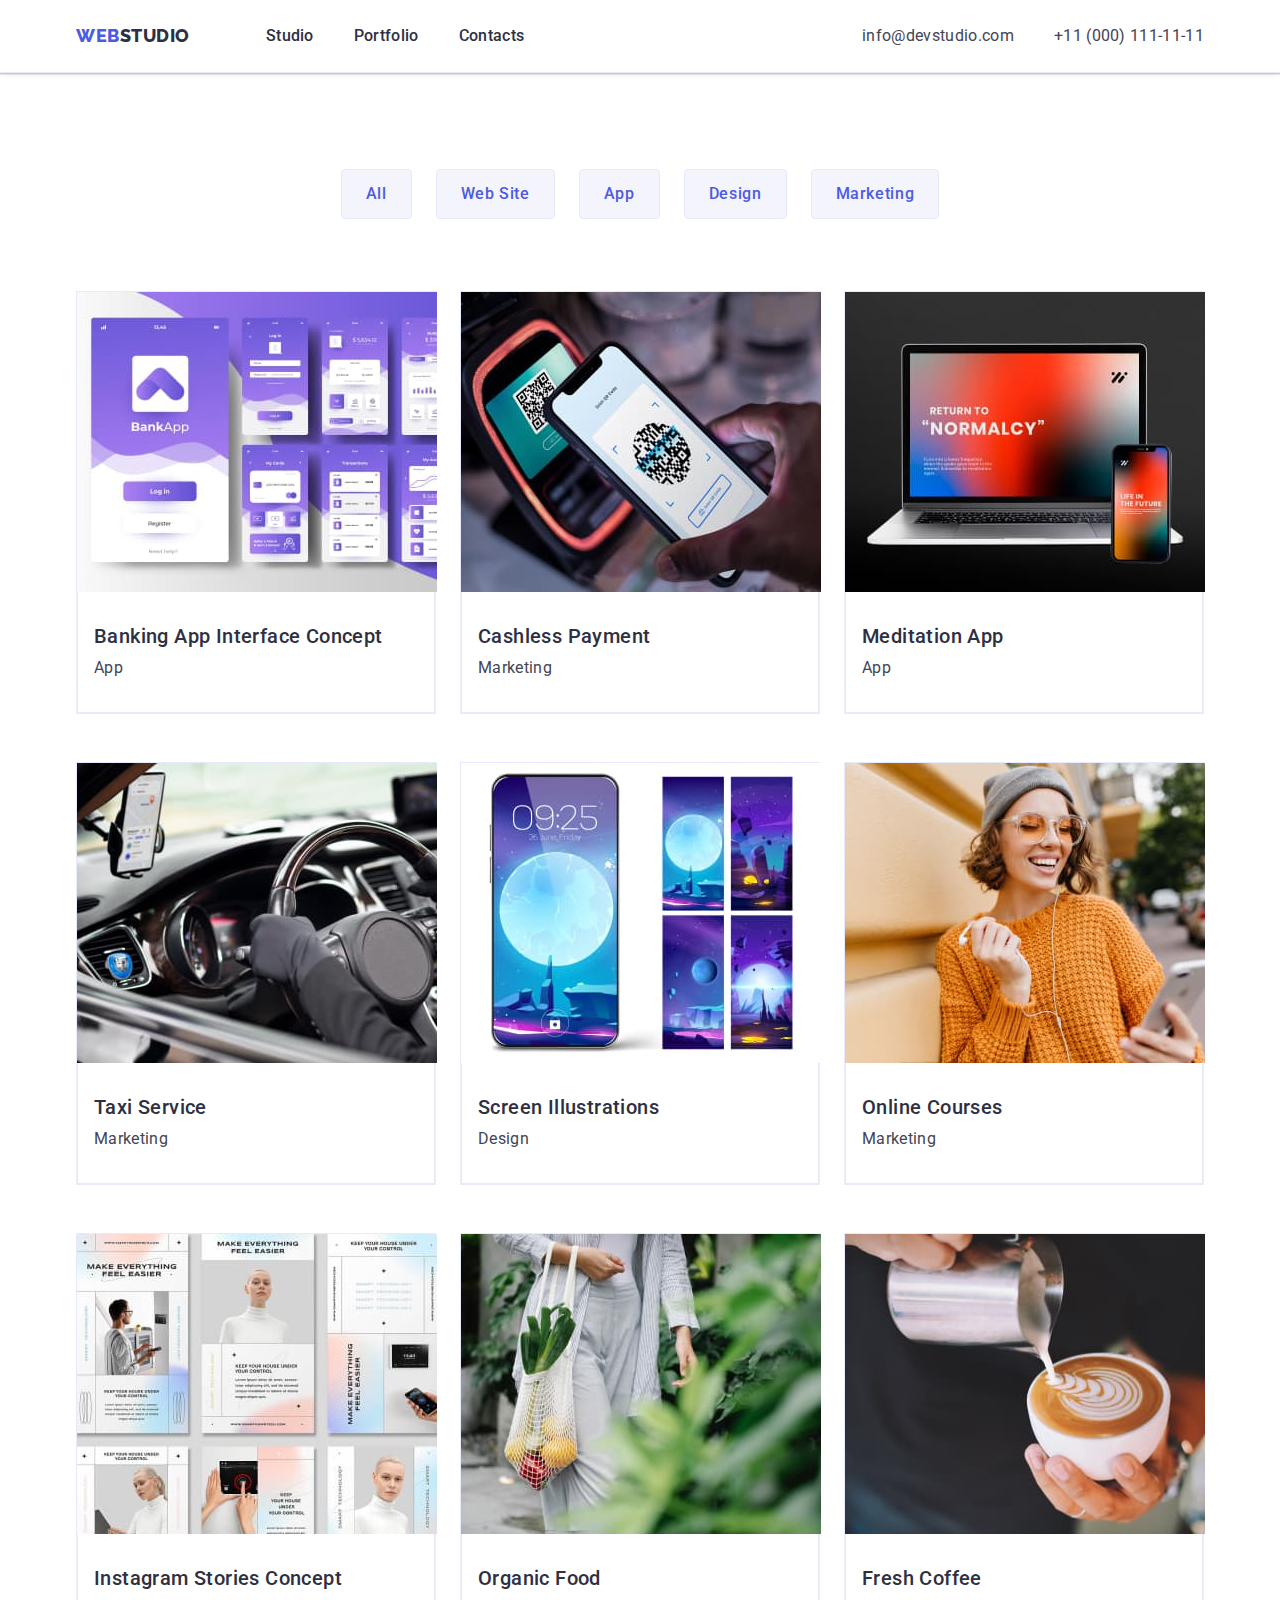
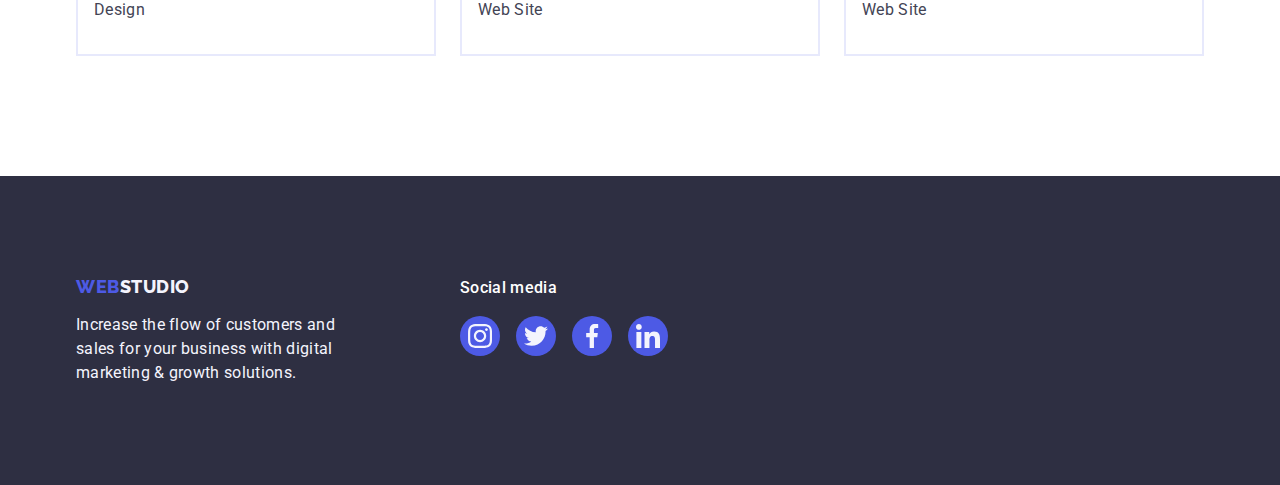
==== portfolio.html @ 2a3adc42 "Initial commit" ====
<!DOCTYPE html>
<html lang="en">
  <head>
    <meta charset="UTF-8" />
    <meta http-equiv="X-UA-Compatible" content="IE=edge" />
    <meta name="viewport" content="width=device-width, initial-scale=1.0" />
    <title>Web Studio</title>
    <link rel="preconnect" href="https://fonts.googleapis.com" />
    <link rel="preconnect" href="https://fonts.gstatic.com" crossorigin />
    <link
      href="https://fonts.googleapis.com/css2?family=Raleway:wght@800&family=Roboto:wght@400;500;700&display=swap"
      rel="stylesheet"
    />
    <link
      rel="stylesheet"
      href="https://cdnjs.cloudflare.com/ajax/libs/modern-normalize/2.0.0/modern-normalize.min.css"
    />
    <link rel="stylesheet" href="./css/styles.css" />
  </head>
  <body>
    <header class="header">
      <div class="container page-header-container">
        <nav class="navigation">
          <a class="logo link" href="./portfolio.html"
            >Web<span class="logo-studio">Studio</span></a
          >
          <ul class="menu list">
            <li class="menu-item">
              <a class="menu-link link" href="./index.html">Studio</a>
            </li>
            <li class="menu-item">
              <a class="menu-link link" href="./portfolio.html">Portfolio</a>
            </li>
            <li class="menu-item">
              <a class="menu-link link" href="">Contacts</a>
            </li>
          </ul>
        </nav>
        <address class="contacts">
          <ul class="contacts-items list">
            <li class="contacts-item">
              <a class="mailtel link" href="mailto:info@devstudio.com"
                >info@devstudio.com</a
              >
            </li>
            <li class="contacts-item">
              <a class="mailtel link" href="tel:+110001111111"
                >+11 (000) 111-11-11</a
              >
            </li>
          </ul>
        </address>
      </div>
    </header>

    <!-- HERO -->
    <main>
      <section class="filter">
        <div class="container">
          <h1 class="visually-hidden">Web development services</h1>
          <ul class="filter-list list">
            <li class="filter-item">
              <button class="filter-btn" type="button">All</button>
            </li>
            <li class="filter-item">
              <button class="filter-btn" type="button">Web Site</button>
            </li>
            <li class="filter-item">
              <button class="filter-btn" type="button">App</button>
            </li>
            <li class="filter-item">
              <button class="filter-btn" type="button">Design</button>
            </li>
            <li class="filter-item">
              <button class="filter-btn" type="button">Marketing</button>
            </li>
          </ul>

          <ul class="products-list list">
            <li class="container-item">
              <a class="products link" href="">
                <img
                  class="products-image link"
                  src="./images/banking-app-interface-concept.jpg"
                  alt="Banking App Interface Concept"
                  width="360"
                  height="300"
                />
                <div class="products-names">
                  <h2 class="products-titles">Banking App Interface Concept</h2>
                  <p class="products-text">App</p>
                </div></a
              >
            </li>
            <li class="container-item">
              <a class="products link" href="">
                <img
                  class="products-image link"
                  src="./images/cashless-payment.jpg"
                  alt="Pos terminal"
                  width="360"
                  height="300"
                />
                <div class="products-names">
                  <h2 class="products-titles">Cashless Payment</h2>
                  <p class="products-text">Marketing</p>
                </div></a
              >
            </li>
            <li class="container-item">
              <a class="products link" href="">
                <img
                  class="products-image link"
                  src="./images/meditation-app.jpg"
                  alt="Laptop and smartphone"
                  width="360"
                  height="300"
                />
                <div class="products-names">
                  <h2 class="products-titles">Meditation App</h2>
                  <p class="products-text">App</p>
                </div></a
              >
            </li>
            <li class="container-item">
              <a class="products link" href="">
                <img
                  class="products-image link"
                  src="./images/taxi-service.jpg"
                  alt="Taxi driver holding the helm"
                  width="360"
                  height="300"
                />
                <div class="products-names">
                  <h2 class="products-titles">Taxi Service</h2>
                  <p class="products-text">Marketing</p>
                </div></a
              >
            </li>
            <li class="container-item">
              <a class="products link" href="">
                <img
                  class="products-image link"
                  src="./images/screen-illustrations.jpg"
                  alt="Smartphone screen"
                  width="360"
                  height="300"
                />
                <div class="products-names">
                  <h2 class="products-titles">Screen Illustrations</h2>
                  <p class="products-text">Design</p>
                </div></a
              >
            </li>
            <li class="container-item">
              <a class="products link" href="">
                <img
                  class="products-image link"
                  src="./images/online-courses.jpg"
                  alt="Girl with smartphone"
                  width="360"
                  height="300"
                />
                <div class="products-names">
                  <h2 class="products-titles">Online Courses</h2>
                  <p class="products-text">Marketing</p>
                </div></a
              >
            </li>
            <li class="container-item">
              <a class="products link" href="">
                <img
                  class="products-image link"
                  src="./images/instagram-stories-concept.jpg"
                  alt="Instagram stories"
                  width="360"
                  height="300"
                />
                <div class="products-names">
                  <h2 class="products-titles">Instagram Stories Concept</h2>
                  <p class="products-text">Design</p>
                </div></a
              >
            </li>
            <li class="container-item">
              <a class="products link" href="">
                <img
                  class="products-image link"
                  src="./images/organic-food.jpg"
                  alt="Woman carries vegetables"
                  width="360"
                  height="300"
                />
                <div class="products-names">
                  <h2 class="products-titles">Organic Food</h2>
                  <p class="products-text">Web Site</p>
                </div></a
              >
            </li>
            <li class="container-item">
              <a class="products link" href="">
                <img
                  class="products-image link"
                  src="./images/fresh-coffee.jpg"
                  alt="Cup of coffee"
                  width="360"
                  height="300"
                />
                <div class="products-names">
                  <h2 class="products-titles">Fresh Coffee</h2>
                  <p class="products-text">Web Site</p>
                </div></a
              >
            </li>
          </ul>
        </div>
      </section>
    </main>
    <!-- FOOTER -->
    <footer class="footer">
      <div class="footer-container container">
        <div class="footer-left-side">
          <a class="logo link" href="/portfolio.html"
            >Web<span class="logo-studio">Studio</span></a
          >
          <p class="footer-text">
            Increase the flow of customers and sales for your business with
            digital marketing & growth solutions.
          </p>
        </div>
        <div class="footer-social">
          <p class="social-text">Social media</p>
          <ul class="footer-social-list list">
            <li class="footer-social-list-item">
              <a href="" class="footer-social-list-link">
                <svg class="social-list-icon" width="24" height="24">
                  <use href="./images/icons.svg#icon-ot-instagram"></use>
                </svg>
              </a>
            </li>
            <li class="footer-social-list-item">
              <a href="" class="footer-social-list-link">
                <svg class="social-list-icon" width="24" height="24">
                  <use href="./images/icons.svg#icon-ot-twitter"></use>
                </svg>
              </a>
            </li>
            <li class="footer-social-list-item">
              <a href="" class="footer-social-list-link">
                <svg class="social-list-icon" width="24" height="24">
                  <use href="./images/icons.svg#icon-ot-facebook"></use>
                </svg>
              </a>
            </li>
            <li class="footer-social-list-item">
              <a href="" class="footer-social-list-link">
                <svg class="social-list-icon" width="24" height="24">
                  <use href="./images/icons.svg#icon-ot-linkedin"></use>
                </svg>
              </a>
            </li>
          </ul>
        </div>
      </div>
    </footer>
  </body>
</html>
---- css/styles.css ----
:root {
  --primary-font: "Roboto", sans-serif;
  --secondary-font: "Raleway", sans-serif;
  --praimary-text-color: #434455;
  --praimary-title-color: #2e2f42;
  --border-btn-style: 1px solid #e7e9fc;
  --praimary-icon-color: #8e8f99;
}

h1,
h2,
h3,
h4,
h5,
h6,
p {
  margin-top: 0;
  margin-bottom: 0;
}

ul,
ol {
  margin-top: 0;
  margin-bottom: 0;
  padding-left: 0;
}

img {
  display: block;
}

button {
  cursor: pointer;
}

.list {
  list-style: none;
}

.link {
  text-decoration: none;
}

.container {
  width: 1158px;
  margin-left: auto;
  margin-right: auto;
  padding-left: 15px;
  padding-right: 15px;
}

body {
  font-family: "Roboto", sans-serif;
  letter-spacing: 0.02em;
  color: var(--praimary-text-color);
  background-color: #ffffff;
}

/* =====COMPONENTS===== */
.logo {
  margin-right: 76px;
  font-family: var(--secondary-font);
  font-style: normal;
  font-weight: 800;
  font-size: 18px;
  line-height: 1.17;
  letter-spacing: 0.03em;
  text-transform: uppercase;
  color: #4d5ae5;
}

.logo-studio {
  font-family: var(--secondary-font);
  font-style: normal;
  font-weight: 800;
  font-size: 18px;
  line-height: 1.17;
  letter-spacing: 0.03em;
  text-transform: uppercase;
  color: var(--praimary-title-color);
}

.footer .logo {
  display: inline-block;
  margin-bottom: 16px;
  font-family: var(--secondary-font);
  font-style: normal;
  font-weight: 800;
  font-size: 18px;
  line-height: 1.17;
  letter-spacing: 0.03em;
  text-transform: uppercase;
  color: #4d5ae5;
}

.footer .logo-studio {
  font-family: var(--secondary-font);
  font-style: normal;
  font-weight: 800;
  font-size: 18px;
  line-height: 1.17;
  letter-spacing: 0.03em;
  text-transform: uppercase;
  color: #f4f4fd;
}
/* =====/COMPONENTS===== */

/* ======HEADER======== */
.header {
  border-bottom: var(--border-btn-style);
  padding-top: 24px;
  padding-bottom: 24px;
  box-shadow: 0px 2px 1px rgba(46, 47, 66, 0.08),
    0px 1px 1px rgba(46, 47, 66, 0.16), 0px 1px 6px rgba(46, 47, 66, 0.08);
}

.page-header-container {
  display: flex;
  align-items: center;
  justify-content: space-between;
}

.navigation {
  display: flex;
  align-items: center;
}

.contacts {
  font-style: normal;
  color: var(--praimary-text-color);
}

.contacts-items {
  display: flex;
  align-items: center;
}

.contacts-item:not(:last-child) {
  margin-right: 40px;
}

.menu {
  display: flex;
  align-items: center;

  font-weight: 500;
  font-size: 16px;
  line-height: 1.5;
  color: var(--praimary-title-color);
}

.menu-item:not(:last-child) {
  margin-right: 40px;
}

.menu-link {
  color: var(--praimary-title-color);
  padding: 24px 0;
}

.menu-link:hover,
.menu-link:focus {
  color: #404bbf;
}

.mailtel {
  font-size: 16px;
  line-height: 1.5;
  color: var(--praimary-text-color);
}

.mailtel:hover,
.mailtel:focus {
  color: #404bbf;
}

/* ======/HEADER======== */

/* ======HERO========= */
.hero {
  background: var(--praimary-title-color);
  background-image: linear-gradient(
      rgba(46, 47, 66, 0.7),
      rgba(46, 47, 66, 0.7)
    ),
    url(../images/people-office.jpg);
  max-width: 1440px;
  margin: 0 auto;
  background-repeat: no-repeat;
  background-position: center;
  background-size: cover;
  padding: 188px 0;
}

.container-hero {
  align-items: center;
}

.main-title {
  max-width: 496px;
  margin: 0 auto;
  margin-bottom: 48px;
  font-weight: 700;
  font-size: 56px;
  line-height: 1.07;
  text-align: center;
  letter-spacing: 0.02em;
  color: #ffffff;
}

.btn {
  display: block;
  margin: 0 auto;
  padding: 16px 32px;
  min-width: 169px;

  font-family: inherit;
  font-weight: 500;
  font-size: 16px;
  line-height: 1.5;
  letter-spacing: 0.04em;
  color: #ffffff;
  background: #4d5ae5;
  border-radius: 4px;
  border: none;
}

.btn:hover,
.btn:focus {
  color: #ffffff;
  background: #404bbf;
}

.filter-list {
  display: flex;
  margin-bottom: 72px;
  justify-content: center;
  gap: 24px;
}

.filter-btn {
  padding: 12px 24px;
  display: inline-block;
  font-family: inherit;
  font-weight: 500;
  font-size: 16px;
  line-height: 1.5;
  letter-spacing: 0.04em;
  color: #4d5ae5;
  background-color: #f4f4fd;
  border-radius: 4px;
  border: var(--border-btn-style);
}

.filter-btn:hover,
.filter-btn:focus {
  border: 1px solid transparent;
  color: #ffffff;
  background: #404bbf;
  box-shadow: 0px 3px 1px rgba(0, 0, 0, 0.1), 0px 2px 1px rgba(0, 0, 0, 0.08),
    0px 2px 2px rgba(0, 0, 0, 0.12);
}

.products-names {
  padding: 32px 16px;
  border: var(--border-btn-style);
  border-top: none;
}

.products-titles {
  margin-bottom: 8px;
  font-weight: 500;
  font-size: 20px;
  line-height: 1.2;
  letter-spacing: 0.02em;
  color: var(--praimary-title-color);
}

.products-text {
  font-size: 16px;
  line-height: 1.5;
  color: var(--praimary-text-color);
}

.filter {
  padding-top: 96px;
  padding-bottom: 120px;
}

.products-list {
  display: flex;
  flex-wrap: wrap;
}

.container-item {
  width: calc((100%-48) / 3);
  width: 360px;
  margin-right: 24px;
  margin-bottom: 48px;
  border: var(--border-btn-style);
}

.container-item:nth-child(3n) {
  margin-right: 0;
}

.container-item:nth-last-child(-n + 3) {
  margin-bottom: 0;
}

.products {
  display: block;
}

.products:hover,
.products:focus {
  box-shadow: 0px 1px 6px rgba(46, 47, 66, 0.08),
    0px 1px 1px rgba(46, 47, 66, 0.16), 0px 2px 1px rgba(46, 47, 66, 0.08);
}

/*======= ABOUT===== */
.about {
  padding: 120px 0;
}

.visually-hidden {
  position: absolute;
  width: 1px;
  height: 1px;
  margin: -1px;
  border: 0;
  padding: 0;
  white-space: nowrap;
  clip-path: inset(100%);
  clip: rect(0 0 0 0);
  overflow: hidden;
}

.about-list {
  display: flex;
  gap: 24px;
}

.about-icon {
  display: flex;
  align-items: center;
  justify-content: center;
  height: 112px;
  margin-bottom: 8px;
  background: #f4f4fd;
  border-radius: 4px;
  padding: 24px 100px;
}

.item-title {
  margin-bottom: 8px;
  font-weight: 500;
  font-size: 20px;
  line-height: 1.2;
  letter-spacing: 0.02em;
  color: var(--praimary-title-color);
}

.about-text {
  font-size: 16px;
  line-height: 1.5;
  min-width: 264px;
}
/* =====/ABOUT===== */

/*====WHAT WE ARE DOING====== */
.service {
  padding-bottom: 120px;
}

.about-title {
  margin-bottom: 72px;
  font-weight: 700;
  font-size: 36px;
  line-height: 1.11;
  text-align: center;
  text-transform: capitalize;
  color: var(--praimary-title-color);
}

.list-images {
  display: flex;
  gap: 24px;
}
/*====/WHAT WE ARE DOING====== */

/* =====TEAM===== */
.team {
  padding: 120px 0;
  background: #f4f4fd;
}

.team-list {
  display: flex;
  gap: 24px;
}

.team-item {
  background-color: #ffffff;
  box-shadow: 0px 1px 6px rgba(46, 47, 66, 0.08),
    0px 1px 1px rgba(46, 47, 66, 0.16), 0px 2px 1px rgba(46, 47, 66, 0.08);
  border-radius: 0px 0px 4px 4px;
}

.team-title {
  margin-bottom: 72px;
  font-weight: 700;
  font-size: 36px;
  line-height: 1.11;
  text-align: center;
  letter-spacing: 0.02em;
  text-transform: capitalize;
  color: var(--praimary-title-color);
}

.team-names {
  align-items: center;
  margin-bottom: 8px;
  font-weight: 500;
  font-size: 20px;
  line-height: 1.2;
  letter-spacing: 0.02em;
  background-color: #ffffff;
  color: var(--praimary-title-color);
}

.team-text {
  font-size: 16px;
  line-height: 1.5;
  margin-bottom: 8px;
}

.names {
  text-align: center;
  padding: 32px 16px;
}

.social-list {
  display: flex;
  justify-content: center;
  align-items: center;
  gap: 24px;
}

.social-list-link {
  display: flex;
  justify-content: center;
  align-items: center;
  width: 40px;
  height: 40px;
  border-radius: 50%;
  background: #4d5ae5;
  fill: #f4f4fd;
}

.social-list-link:hover,
.social-list-link:focus {
  background: #404bbf;
  fill: #f4f4fd;
}

/* =====/TEAM===== */

/* =====CUSTOMERS===== */
.customers {
  text-align: center;
  padding: 120px 0;
}

.customers-title {
  margin-bottom: 72px;
  font-family: var(--primary-font);
  font-weight: 700;
  font-size: 36px;
  line-height: 1.11;
  letter-spacing: 0.02em;
  text-transform: capitalize;
  color: var(--praimary-title-color);
}

.customers-logos {
  display: flex;
  justify-content: center;
  gap: 24px;
}

.customers-logos-item {
  display: flex;
  width: 168px;
  height: 88px;
}

.logos-item-link {
  display: flex;
  width: 100%;
  height: 100%;
  justify-content: center;
  align-items: center;
  color: var(--praimary-icon-color);
  border: 1px solid var(--praimary-icon-color);
  border-radius: 4px;
}

.logos-img {
  fill: currentColor;
}

.logos-item-link:hover,
.logos-item-link:focus {
  border-color: #404bbf;
  color: #404bbf;
}

.logos-item-link:hover .logos-img,
.logos-item-link:focus .logos-img {
  fill: #404bbf;
}

/* =====/CUSTOMERS===== */

/* =====FOOTER===== */
.footer {
  padding: 100px 0;
  background: var(--praimary-title-color);
}

.footer-container {
  display: flex;
  align-items: baseline;
}

.footer-left-side {
  margin-right: 120px;
}
.footer-text {
  font-weight: 400;
  width: 264px;
  font-size: 16px;
  line-height: 1.5;
  color: #f4f4fd;
}

.social-text {
  margin-bottom: 16px;
  font-family: var(--primary-font);
  font-weight: 500;
  font-size: 16px;
  line-height: 1.5;
  letter-spacing: 0.02em;
  color: #ffffff;
}
.footer-social-list {
  display: flex;
  align-items: center;
  gap: 16px;
}

.footer-social-list-link {
  display: flex;
  justify-content: center;
  align-items: center;
  width: 40px;
  height: 40px;
  border-radius: 50%;
  background: #4d5ae5;
  fill: #f4f4fd;
}

.footer-social-list-link:hover,
.footer-social-list-link:focus {
  background: #31d0aa;
  fill: #f4f4fd;
}

/* =====/FOOTER===== */
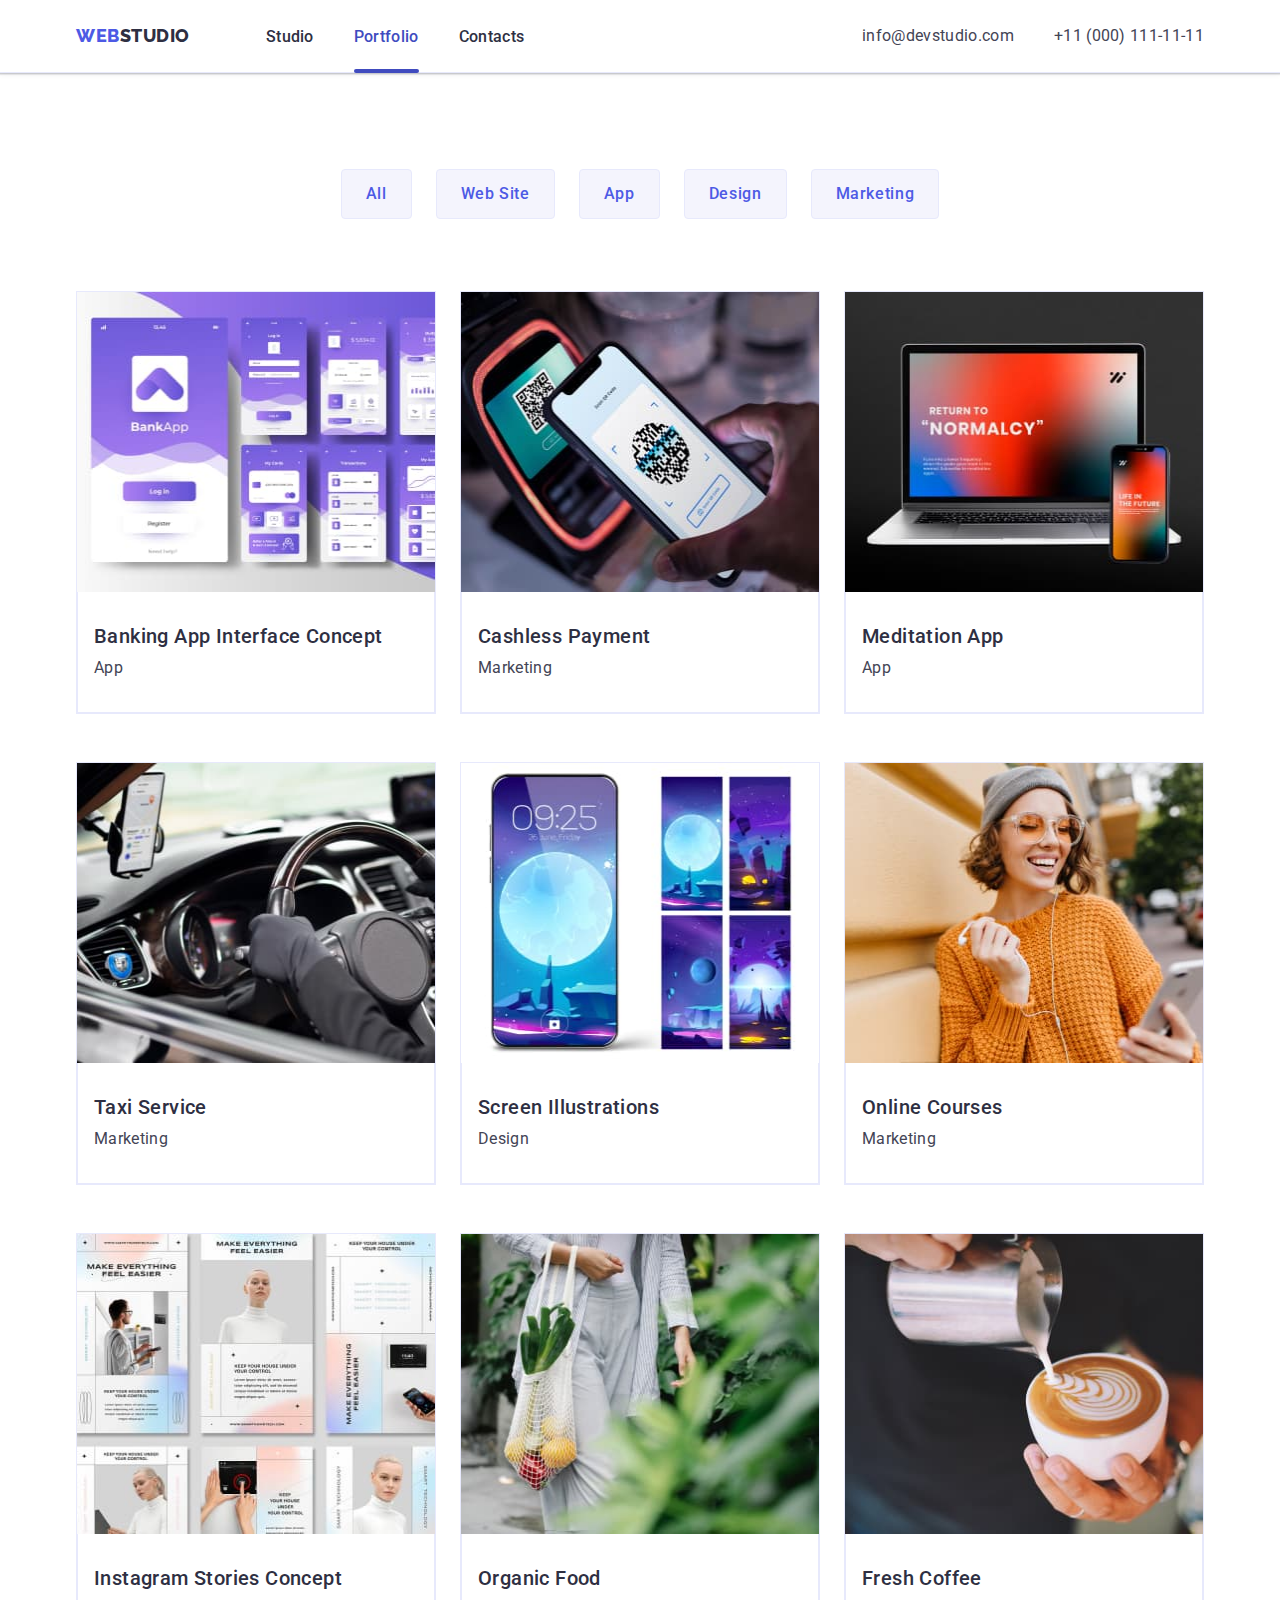
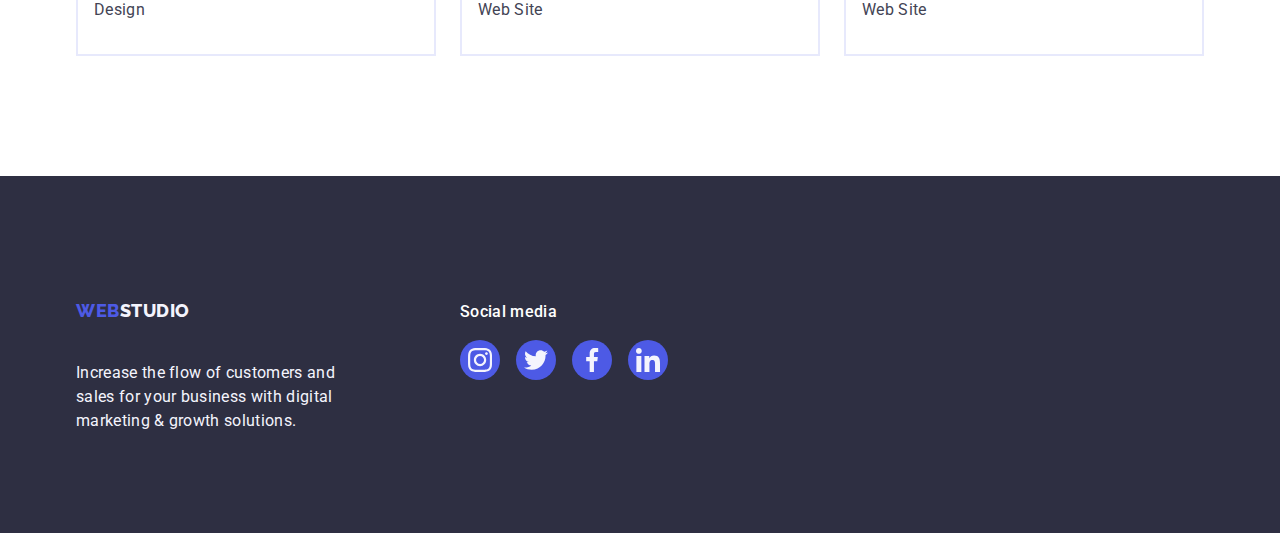
==== commit 1292b9cd: "Homework" ====
--- a/portfolio.html
+++ b/portfolio.html
@@ -29,7 +29,9 @@
               <a class="menu-link link" href="./index.html">Studio</a>
             </li>
             <li class="menu-item">
-              <a class="menu-link link" href="./portfolio.html">Portfolio</a>
+              <a class="menu-link link current" href="./portfolio.html"
+                >Portfolio</a
+              >
             </li>
             <li class="menu-item">
               <a class="menu-link link" href="">Contacts</a>
@@ -79,13 +81,20 @@
           <ul class="products-list list">
             <li class="container-item">
               <a class="products link" href="">
-                <img
-                  class="products-image link"
-                  src="./images/banking-app-interface-concept.jpg"
-                  alt="Banking App Interface Concept"
-                  width="360"
-                  height="300"
-                />
+                <div class="products-image-wrapper">
+                  <img
+                    class="products-image link"
+                    src="./images/banking-app-interface-concept.jpg"
+                    alt="Banking App Interface Concept"
+                    width="360"
+                    height="300"
+                  />
+                  <p class="overlay">
+                    14 Stylish and User-Friendly App Design Concepts · Task
+                    Manager App · Calorie Tracker App · Exotic Fruit Ecommerce
+                    App · Cloud Storage App
+                  </p>
+                </div>
                 <div class="products-names">
                   <h2 class="products-titles">Banking App Interface Concept</h2>
                   <p class="products-text">App</p>
@@ -94,13 +103,20 @@
             </li>
             <li class="container-item">
               <a class="products link" href="">
-                <img
-                  class="products-image link"
-                  src="./images/cashless-payment.jpg"
-                  alt="Pos terminal"
-                  width="360"
-                  height="300"
-                />
+                <div class="products-image-wrapper">
+                  <img
+                    class="products-image link"
+                    src="./images/cashless-payment.jpg"
+                    alt="Pos terminal"
+                    width="360"
+                    height="300"
+                  />
+                  <p class="overlay">
+                    14 Stylish and User-Friendly App Design Concepts · Task
+                    Manager App · Calorie Tracker App · Exotic Fruit Ecommerce
+                    App · Cloud Storage App
+                  </p>
+                </div>
                 <div class="products-names">
                   <h2 class="products-titles">Cashless Payment</h2>
                   <p class="products-text">Marketing</p>
@@ -109,13 +125,20 @@
             </li>
             <li class="container-item">
               <a class="products link" href="">
-                <img
-                  class="products-image link"
-                  src="./images/meditation-app.jpg"
-                  alt="Laptop and smartphone"
-                  width="360"
-                  height="300"
-                />
+                <div class="products-image-wrapper">
+                  <img
+                    class="products-image link"
+                    src="./images/meditation-app.jpg"
+                    alt="Laptop and smartphone"
+                    width="360"
+                    height="300"
+                  />
+                  <p class="overlay">
+                    14 Stylish and User-Friendly App Design Concepts · Task
+                    Manager App · Calorie Tracker App · Exotic Fruit Ecommerce
+                    App · Cloud Storage App
+                  </p>
+                </div>
                 <div class="products-names">
                   <h2 class="products-titles">Meditation App</h2>
                   <p class="products-text">App</p>
@@ -124,13 +147,20 @@
             </li>
             <li class="container-item">
               <a class="products link" href="">
-                <img
-                  class="products-image link"
-                  src="./images/taxi-service.jpg"
-                  alt="Taxi driver holding the helm"
-                  width="360"
-                  height="300"
-                />
+                <div class="products-image-wrapper">
+                  <img
+                    class="products-image link"
+                    src="./images/taxi-service.jpg"
+                    alt="Taxi driver holding the helm"
+                    width="360"
+                    height="300"
+                  />
+                  <p class="overlay">
+                    14 Stylish and User-Friendly App Design Concepts · Task
+                    Manager App · Calorie Tracker App · Exotic Fruit Ecommerce
+                    App · Cloud Storage App
+                  </p>
+                </div>
                 <div class="products-names">
                   <h2 class="products-titles">Taxi Service</h2>
                   <p class="products-text">Marketing</p>
@@ -139,13 +169,20 @@
             </li>
             <li class="container-item">
               <a class="products link" href="">
-                <img
-                  class="products-image link"
-                  src="./images/screen-illustrations.jpg"
-                  alt="Smartphone screen"
-                  width="360"
-                  height="300"
-                />
+                <div class="products-image-wrapper">
+                  <img
+                    class="products-image link"
+                    src="./images/screen-illustrations.jpg"
+                    alt="Smartphone screen"
+                    width="360"
+                    height="300"
+                  />
+                  <p class="overlay">
+                    14 Stylish and User-Friendly App Design Concepts · Task
+                    Manager App · Calorie Tracker App · Exotic Fruit Ecommerce
+                    App · Cloud Storage App
+                  </p>
+                </div>
                 <div class="products-names">
                   <h2 class="products-titles">Screen Illustrations</h2>
                   <p class="products-text">Design</p>
@@ -154,13 +191,20 @@
             </li>
             <li class="container-item">
               <a class="products link" href="">
-                <img
-                  class="products-image link"
-                  src="./images/online-courses.jpg"
-                  alt="Girl with smartphone"
-                  width="360"
-                  height="300"
-                />
+                <div class="products-image-wrapper">
+                  <img
+                    class="products-image link"
+                    src="./images/online-courses.jpg"
+                    alt="Girl with smartphone"
+                    width="360"
+                    height="300"
+                  />
+                  <p class="overlay">
+                    14 Stylish and User-Friendly App Design Concepts · Task
+                    Manager App · Calorie Tracker App · Exotic Fruit Ecommerce
+                    App · Cloud Storage App
+                  </p>
+                </div>
                 <div class="products-names">
                   <h2 class="products-titles">Online Courses</h2>
                   <p class="products-text">Marketing</p>
@@ -169,13 +213,20 @@
             </li>
             <li class="container-item">
               <a class="products link" href="">
-                <img
-                  class="products-image link"
-                  src="./images/instagram-stories-concept.jpg"
-                  alt="Instagram stories"
-                  width="360"
-                  height="300"
-                />
+                <div class="products-image-wrapper">
+                  <img
+                    class="products-image link"
+                    src="./images/instagram-stories-concept.jpg"
+                    alt="Instagram stories"
+                    width="360"
+                    height="300"
+                  />
+                  <p class="overlay">
+                    14 Stylish and User-Friendly App Design Concepts · Task
+                    Manager App · Calorie Tracker App · Exotic Fruit Ecommerce
+                    App · Cloud Storage App
+                  </p>
+                </div>
                 <div class="products-names">
                   <h2 class="products-titles">Instagram Stories Concept</h2>
                   <p class="products-text">Design</p>
@@ -184,13 +235,20 @@
             </li>
             <li class="container-item">
               <a class="products link" href="">
-                <img
-                  class="products-image link"
-                  src="./images/organic-food.jpg"
-                  alt="Woman carries vegetables"
-                  width="360"
-                  height="300"
-                />
+                <div class="products-image-wrapper">
+                  <img
+                    class="products-image link"
+                    src="./images/organic-food.jpg"
+                    alt="Woman carries vegetables"
+                    width="360"
+                    height="300"
+                  />
+                  <p class="overlay">
+                    14 Stylish and User-Friendly App Design Concepts · Task
+                    Manager App · Calorie Tracker App · Exotic Fruit Ecommerce
+                    App · Cloud Storage App
+                  </p>
+                </div>
                 <div class="products-names">
                   <h2 class="products-titles">Organic Food</h2>
                   <p class="products-text">Web Site</p>
@@ -199,13 +257,20 @@
             </li>
             <li class="container-item">
               <a class="products link" href="">
-                <img
-                  class="products-image link"
-                  src="./images/fresh-coffee.jpg"
-                  alt="Cup of coffee"
-                  width="360"
-                  height="300"
-                />
+                <div class="products-image-wrapper">
+                  <img
+                    class="products-image link"
+                    src="./images/fresh-coffee.jpg"
+                    alt="Cup of coffee"
+                    width="360"
+                    height="300"
+                  />
+                  <p class="overlay">
+                    14 Stylish and User-Friendly App Design Concepts · Task
+                    Manager App · Calorie Tracker App · Exotic Fruit Ecommerce
+                    App · Cloud Storage App
+                  </p>
+                </div>
                 <div class="products-names">
                   <h2 class="products-titles">Fresh Coffee</h2>
                   <p class="products-text">Web Site</p>
--- a/css/styles.css
+++ b/css/styles.css
@@ -5,6 +5,7 @@
   --praimary-title-color: #2e2f42;
   --border-btn-style: 1px solid #e7e9fc;
   --praimary-icon-color: #8e8f99;
+  --accent-color: #404bbf;
 }
 
 h1,
@@ -58,6 +59,7 @@
 
 /* =====COMPONENTS===== */
 .logo {
+  padding: 24px 0;
   margin-right: 76px;
   font-family: var(--secondary-font);
   font-style: normal;
@@ -70,6 +72,7 @@
 }
 
 .logo-studio {
+  padding: 24px 0;
   font-family: var(--secondary-font);
   font-style: normal;
   font-weight: 800;
@@ -103,13 +106,12 @@
   text-transform: uppercase;
   color: #f4f4fd;
 }
+
 /* =====/COMPONENTS===== */
 
 /* ======HEADER======== */
 .header {
   border-bottom: var(--border-btn-style);
-  padding-top: 24px;
-  padding-bottom: 24px;
   box-shadow: 0px 2px 1px rgba(46, 47, 66, 0.08),
     0px 1px 1px rgba(46, 47, 66, 0.16), 0px 1px 6px rgba(46, 47, 66, 0.08);
 }
@@ -142,7 +144,6 @@
 .menu {
   display: flex;
   align-items: center;
-
   font-weight: 500;
   font-size: 16px;
   line-height: 1.5;
@@ -154,24 +155,51 @@
 }
 
 .menu-link {
-  color: var(--praimary-title-color);
+  display: block;
   padding: 24px 0;
+  bottom: -1px;
+  color: var(--praimary-title-color);
+  position: relative;
+  transition: color 250ms cubic-bezier(0.4, 0, 0.2, 1);
 }
 
 .menu-link:hover,
-.menu-link:focus {
-  color: #404bbf;
+.menu-link:focus,
+.menu-link.current {
+  color: var(--accent-color);
+}
+
+.menu-link::after {
+  content: "";
+  position: absolute;
+  width: 100%;
+  height: 4px;
+  background: var(--accent-color);
+  border-radius: 2px;
+  bottom: 0;
+  left: 0;
+  opacity: 0;
+  transition: opacity 250ms cubic-bezier(0.4, 0, 0.2, 1);
+}
+
+.menu-link:hover:after,
+.menu-link:focus:after,
+.menu-link.current:after {
+  opacity: 1;
 }
 
 .mailtel {
+  display: block;
+  padding: 24px 0;
   font-size: 16px;
   line-height: 1.5;
   color: var(--praimary-text-color);
+  transition: color 250ms cubic-bezier(0.4, 0, 0.2, 1);
 }
 
 .mailtel:hover,
 .mailtel:focus {
-  color: #404bbf;
+  color: var(--accent-color);
 }
 
 /* ======/HEADER======== */
@@ -223,12 +251,14 @@
   background: #4d5ae5;
   border-radius: 4px;
   border: none;
+  transition: color 250ms cubic-bezier(0.4, 0, 0.2, 1),
+    background 250ms cubic-bezier(0.4, 0, 0.2, 1);
 }
 
 .btn:hover,
 .btn:focus {
   color: #ffffff;
-  background: #404bbf;
+  background: var(--accent-color);
 }
 
 .filter-list {
@@ -250,13 +280,18 @@
   background-color: #f4f4fd;
   border-radius: 4px;
   border: var(--border-btn-style);
+
+  transition: color 250ms cubic-bezier(0.4, 0, 0.2, 1),
+    background 250ms cubic-bezier(0.4, 0, 0.2, 1),
+    border 250ms cubic-bezier(0.4, 0, 0.2, 1),
+    box-shadow 250ms cubic-bezier(0.4, 0, 0.2, 1);
 }
 
 .filter-btn:hover,
 .filter-btn:focus {
   border: 1px solid transparent;
   color: #ffffff;
-  background: #404bbf;
+  background: var(--accent-color);
   box-shadow: 0px 3px 1px rgba(0, 0, 0, 0.1), 0px 2px 1px rgba(0, 0, 0, 0.08),
     0px 2px 2px rgba(0, 0, 0, 0.12);
 }
@@ -309,13 +344,52 @@
 }
 
 .products {
-  display: block;
+  transition: box-shadow 250ms cubic-bezier(0.4, 0, 0.2, 1);
+}
+
+.products-image {
+  width: 100%;
 }
 
 .products:hover,
 .products:focus {
   box-shadow: 0px 1px 6px rgba(46, 47, 66, 0.08),
     0px 1px 1px rgba(46, 47, 66, 0.16), 0px 2px 1px rgba(46, 47, 66, 0.08);
+}
+
+.products-image-wrapper {
+  position: relative;
+  overflow: hidden;
+}
+
+.overlay {
+  position: absolute;
+  overflow: auto;
+
+  width: 100%;
+  height: 100%;
+  left: 0;
+  top: 0;
+  padding-top: 40px;
+  padding-left: 32px;
+  padding-right: 32px;
+  padding-bottom: 164px;
+
+  font-family: var(--primary-font);
+  font-weight: 400;
+  font-size: 16px;
+  line-height: 1.5;
+  letter-spacing: 0.02em;
+  color: #f4f4fd;
+  background-color: #4d5ae5;
+
+  transform: translate(0, 100%);
+  transition: transform 250ms cubic-bezier(0.4, 0, 0.2, 1);
+}
+
+.container-item:hover .overlay,
+.container-item:focus .overlay {
+  transform: translate(0, 0);
 }
 
 /*======= ABOUT===== */
@@ -456,11 +530,14 @@
   border-radius: 50%;
   background: #4d5ae5;
   fill: #f4f4fd;
+
+  transition: background 250ms cubic-bezier(0.4, 0, 0.2, 1),
+    fill 250ms cubic-bezier(0.4, 0, 0.2, 1);
 }
 
 .social-list-link:hover,
 .social-list-link:focus {
-  background: #404bbf;
+  background: var(--accent-color);
   fill: #f4f4fd;
 }
 
@@ -504,21 +581,25 @@
   color: var(--praimary-icon-color);
   border: 1px solid var(--praimary-icon-color);
   border-radius: 4px;
+
+  transition: color 250ms cubic-bezier(0.4, 0, 0.2, 1),
+    border-color 250ms cubic-bezier(0.4, 0, 0.2, 1);
 }
 
 .logos-img {
   fill: currentColor;
+  transition: fill 250ms cubic-bezier(0.4, 0, 0.2, 1);
 }
 
 .logos-item-link:hover,
 .logos-item-link:focus {
-  border-color: #404bbf;
-  color: #404bbf;
+  border-color: var(--accent-color);
+  color: var(--accent-color);
 }
 
 .logos-item-link:hover .logos-img,
 .logos-item-link:focus .logos-img {
-  fill: #404bbf;
+  fill: var(--accent-color);
 }
 
 /* =====/CUSTOMERS===== */
@@ -569,6 +650,9 @@
   border-radius: 50%;
   background: #4d5ae5;
   fill: #f4f4fd;
+
+  transition: background 250ms cubic-bezier(0.4, 0, 0.2, 1),
+    fill 250ms cubic-bezier(0.4, 0, 0.2, 1);
 }
 
 .footer-social-list-link:hover,
@@ -578,3 +662,66 @@
 }
 
 /* =====/FOOTER===== */
+
+/* =====MODAL WINDOW===== */
+.backdrop {
+  position: fixed;
+  width: 100%;
+  height: 100%;
+  z-index: 100;
+  left: 0px;
+  top: 0px;
+  background: rgba(46, 47, 66, 0.4);
+}
+
+.backdrop.is-hedden {
+  opacity: 0;
+  visibility: hidden;
+  pointer-events: none;
+}
+
+.modal {
+  position: absolute;
+  top: 50%;
+  left: 50%;
+  transform: translate(-50%, -50%);
+
+  width: 408px;
+  height: 584px;
+  background: #fcfcfc;
+  box-shadow: 0px 1px 1px rgba(0, 0, 0, 0.14), 0px 1px 3px rgba(0, 0, 0, 0.12),
+    0px 2px 1px rgba(0, 0, 0, 0.2);
+  border-radius: 4px;
+}
+
+.btn-close {
+  top: 24px;
+  right: 24px;
+  position: absolute;
+  margin-left: auto;
+  justify-content: center;
+  align-items: center;
+  width: 24px;
+  height: 24px;
+  border-radius: 50%;
+  padding: 0;
+  background: #e7e9fc;
+  border: 1px solid rgba(0, 0, 0, 0.1);
+  transition: background 250ms cubic-bezier(0.4, 0, 0.2, 1);
+}
+
+.btn-close:hover,
+.btn-close:focus {
+  background: var(--accent-color);
+}
+
+.btn-close-item {
+  transition: fill 250ms cubic-bezier(0.4, 0, 0.2, 1);
+}
+
+.btn-close:hover .btn-close-item,
+.btn-close:focus .btn-close-item {
+  fill: #ffffff;
+}
+
+/* =====/MODAL WINDOW====== */
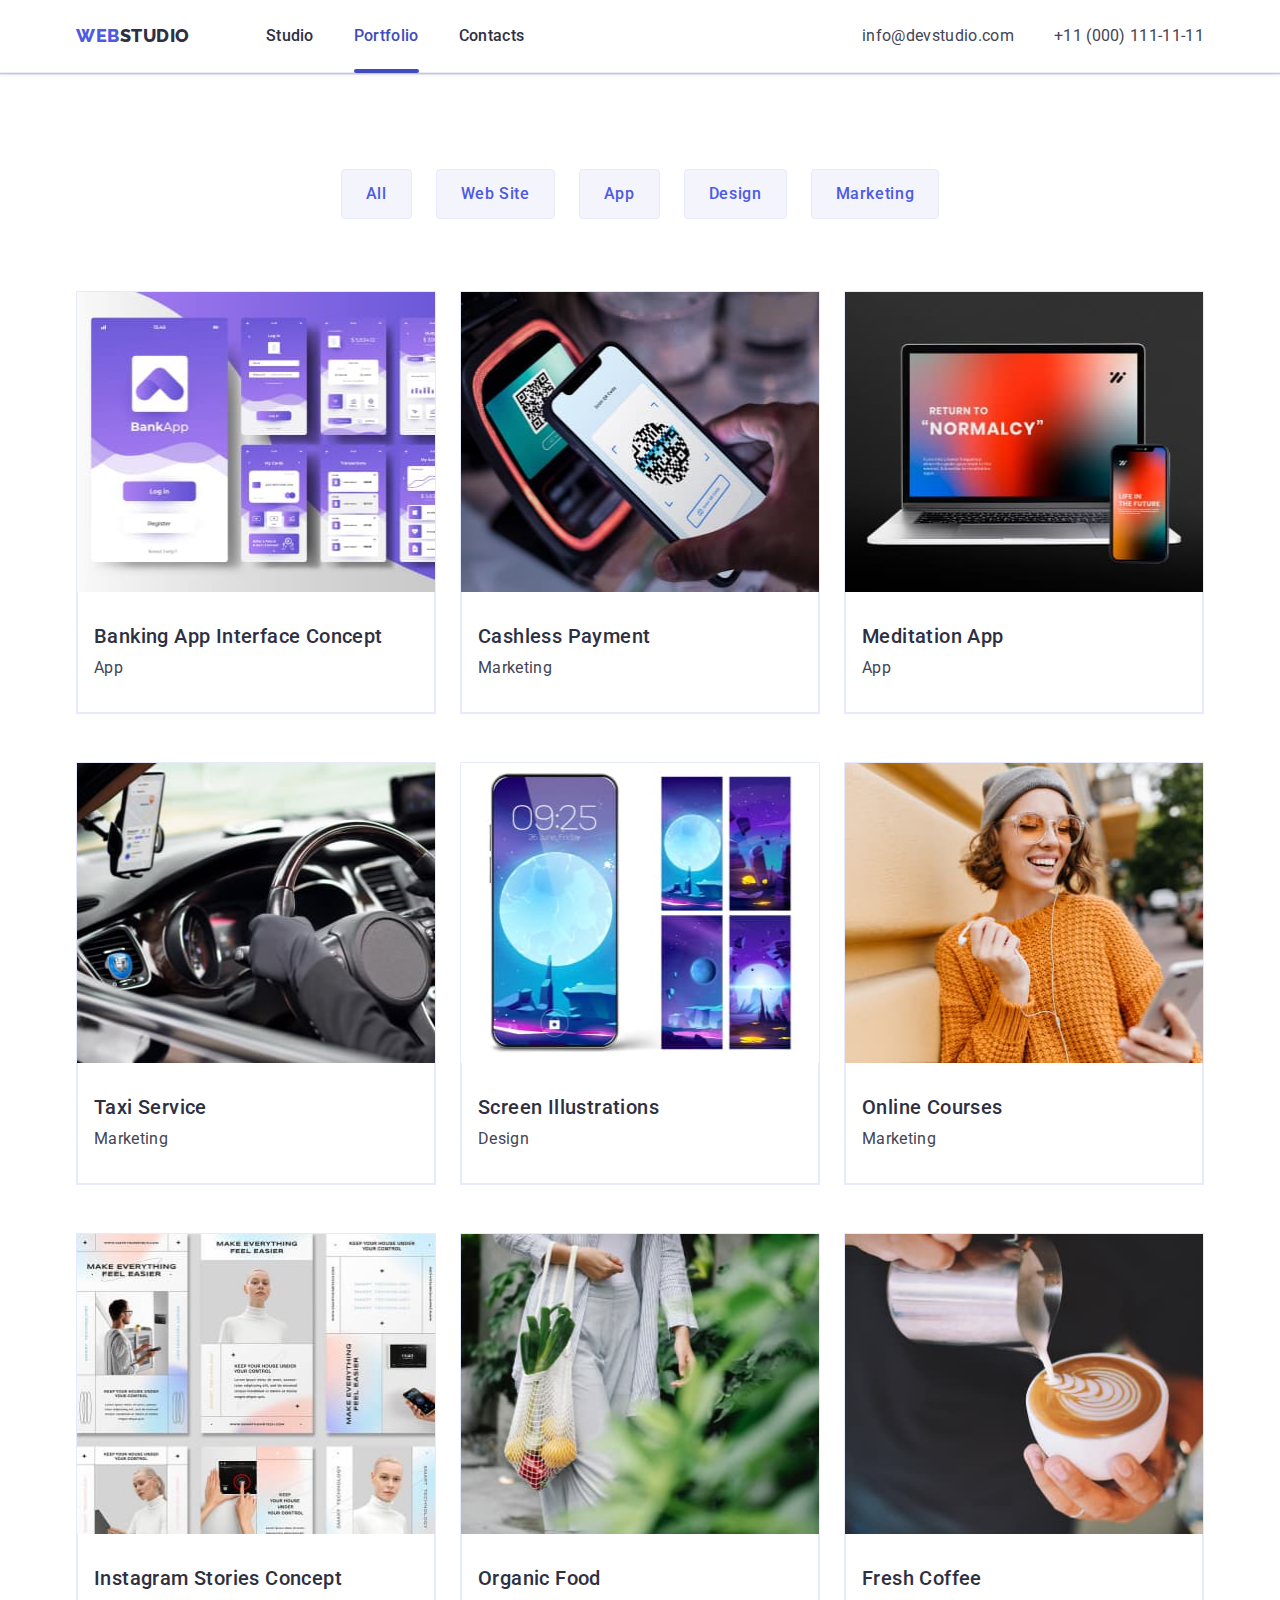
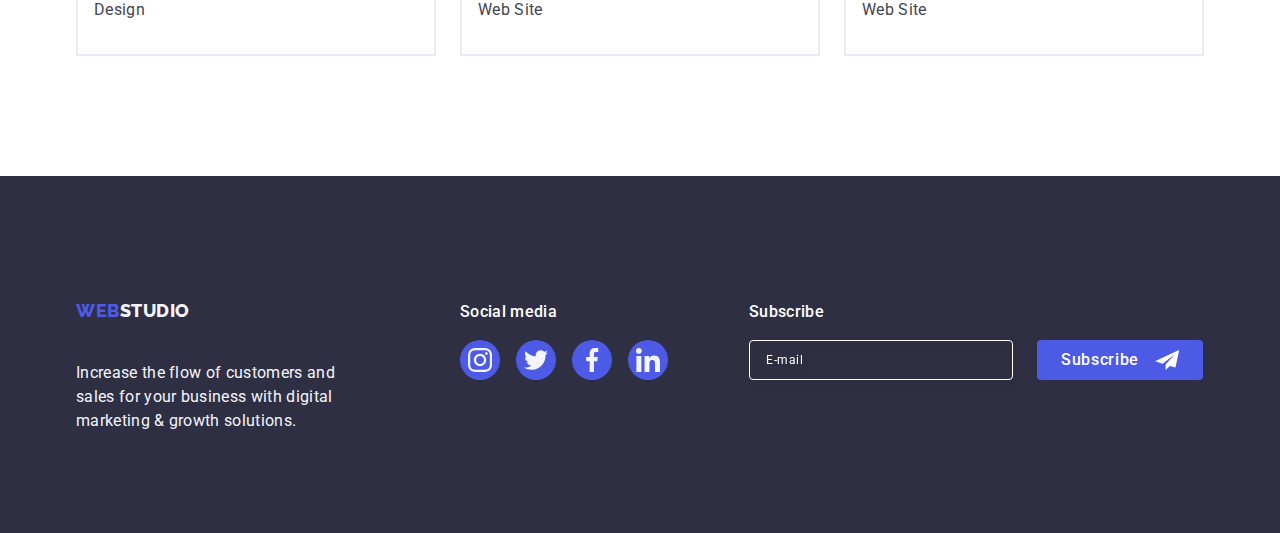
==== commit a839b247: "Homework start" ====
--- a/portfolio.html
+++ b/portfolio.html
@@ -326,6 +326,25 @@
             </li>
           </ul>
         </div>
+        <div class="footer-form-box">
+          <p class="footer-form-text">Subscribe</p>
+          <form class="footer-form">
+            <label>
+              <input
+                class="footer-email-form"
+                type="email"
+                name="footer-user-email"
+                placeholder="E-mail"
+              />
+            </label>
+            <button type="submit" class="footer-email-form-button">
+              Subscribe
+              <svg class="email-form-button-icon" width="24" height="24">
+                <use href="./images/icons.svg#icon-icon-send"></use>
+              </svg>
+            </button>
+          </form>
+        </div>
       </div>
     </footer>
   </body>
--- a/css/styles.css
+++ b/css/styles.css
@@ -157,7 +157,6 @@
 .menu-link {
   display: block;
   padding: 24px 0;
-  bottom: -1px;
   color: var(--praimary-title-color);
   position: relative;
   transition: color 250ms cubic-bezier(0.4, 0, 0.2, 1);
@@ -174,9 +173,9 @@
   position: absolute;
   width: 100%;
   height: 4px;
+  bottom: -1px;
   background: var(--accent-color);
   border-radius: 2px;
-  bottom: 0;
   left: 0;
   opacity: 0;
   transition: opacity 250ms cubic-bezier(0.4, 0, 0.2, 1);
@@ -251,14 +250,13 @@
   background: #4d5ae5;
   border-radius: 4px;
   border: none;
-  transition: color 250ms cubic-bezier(0.4, 0, 0.2, 1),
-    background 250ms cubic-bezier(0.4, 0, 0.2, 1);
+  transition: background-color 250ms cubic-bezier(0.4, 0, 0.2, 1);
 }
 
 .btn:hover,
 .btn:focus {
   color: #ffffff;
-  background: var(--accent-color);
+  background-color: var(--accent-color);
 }
 
 .filter-list {
@@ -282,8 +280,8 @@
   border: var(--border-btn-style);
 
   transition: color 250ms cubic-bezier(0.4, 0, 0.2, 1),
-    background 250ms cubic-bezier(0.4, 0, 0.2, 1),
-    border 250ms cubic-bezier(0.4, 0, 0.2, 1),
+    background-color 250ms cubic-bezier(0.4, 0, 0.2, 1),
+    border-color 250ms cubic-bezier(0.4, 0, 0.2, 1),
     box-shadow 250ms cubic-bezier(0.4, 0, 0.2, 1);
 }
 
@@ -291,7 +289,7 @@
 .filter-btn:focus {
   border: 1px solid transparent;
   color: #ffffff;
-  background: var(--accent-color);
+  background-color: var(--accent-color);
   box-shadow: 0px 3px 1px rgba(0, 0, 0, 0.1), 0px 2px 1px rgba(0, 0, 0, 0.08),
     0px 2px 2px rgba(0, 0, 0, 0.12);
 }
@@ -333,6 +331,8 @@
   margin-right: 24px;
   margin-bottom: 48px;
   border: var(--border-btn-style);
+  transition: box-shadow 250ms cubic-bezier(0.4, 0, 0.2, 1),
+    border 250ms cubic-bezier(0.4, 0, 0.2, 1);
 }
 
 .container-item:nth-child(3n) {
@@ -343,18 +343,15 @@
   margin-bottom: 0;
 }
 
-.products {
-  transition: box-shadow 250ms cubic-bezier(0.4, 0, 0.2, 1);
+.container-item:hover,
+.container-item:focus {
+  border: 1px solid #f4f4fd;
+  box-shadow: 0px 1px 6px rgba(46, 47, 66, 0.08),
+    0px 1px 1px rgba(46, 47, 66, 0.16), 0px 2px 1px rgba(46, 47, 66, 0.08);
 }
 
 .products-image {
   width: 100%;
-}
-
-.products:hover,
-.products:focus {
-  box-shadow: 0px 1px 6px rgba(46, 47, 66, 0.08),
-    0px 1px 1px rgba(46, 47, 66, 0.16), 0px 2px 1px rgba(46, 47, 66, 0.08);
 }
 
 .products-image-wrapper {
@@ -370,10 +367,7 @@
   height: 100%;
   left: 0;
   top: 0;
-  padding-top: 40px;
-  padding-left: 32px;
-  padding-right: 32px;
-  padding-bottom: 164px;
+  padding: 40px 32px;
 
   font-family: var(--primary-font);
   font-weight: 400;
@@ -387,8 +381,8 @@
   transition: transform 250ms cubic-bezier(0.4, 0, 0.2, 1);
 }
 
-.container-item:hover .overlay,
-.container-item:focus .overlay {
+.products:hover .overlay,
+.products:focus .overlay {
   transform: translate(0, 0);
 }
 
@@ -531,13 +525,12 @@
   background: #4d5ae5;
   fill: #f4f4fd;
 
-  transition: background 250ms cubic-bezier(0.4, 0, 0.2, 1),
-    fill 250ms cubic-bezier(0.4, 0, 0.2, 1);
+  transition: background-color 250ms cubic-bezier(0.4, 0, 0.2, 1);
 }
 
 .social-list-link:hover,
 .social-list-link:focus {
-  background: var(--accent-color);
+  background-color: var(--accent-color);
   fill: #f4f4fd;
 }
 
@@ -618,6 +611,7 @@
 .footer-left-side {
   margin-right: 120px;
 }
+
 .footer-text {
   font-weight: 400;
   width: 264px;
@@ -635,6 +629,11 @@
   letter-spacing: 0.02em;
   color: #ffffff;
 }
+
+.footer-social {
+  margin-right: 80px;
+}
+
 .footer-social-list {
   display: flex;
   align-items: center;
@@ -651,14 +650,91 @@
   background: #4d5ae5;
   fill: #f4f4fd;
 
-  transition: background 250ms cubic-bezier(0.4, 0, 0.2, 1),
-    fill 250ms cubic-bezier(0.4, 0, 0.2, 1);
+  transition: background-color 250ms cubic-bezier(0.4, 0, 0.2, 1);
 }
 
 .footer-social-list-link:hover,
 .footer-social-list-link:focus {
-  background: #31d0aa;
+  background-color: #31d0aa;
   fill: #f4f4fd;
+}
+
+.footer-form-box {
+  margin: 0 auto;
+}
+
+.footer-form {
+  display: flex;
+  justify-content: center;
+  align-items: center;
+}
+
+.footer-form-text {
+  margin-bottom: 16px;
+  font-family: var(--primary-font);
+  font-weight: 500;
+  font-size: 16px;
+  line-height: 1.5;
+  letter-spacing: 0.02em;
+  color: #ffffff;
+}
+
+.footer-email-form {
+  width: 264px;
+  height: 40px;
+  border-radius: 4px;
+  margin-right: 24px;
+  padding-top: 8px;
+  padding-bottom: 8px;
+  padding-left: 16px;
+  font-family: var(--praimary-text-color);
+  font-weight: 400;
+  font-size: 12px;
+  line-height: 2;
+  letter-spacing: 0.04em;
+  outline: none;
+  color: #ffffff;
+  background-color: transparent;
+  border: 1px solid #ffffff;
+  filter: drop-shadow(0px 4px 4px rgba(0, 0, 0, 0.15));
+}
+
+.footer-email-form::placeholder {
+  font-family: var(--primary-font);
+  font-size: 12px;
+  line-height: 2;
+  align-items: center;
+  letter-spacing: 0.04em;
+  color: #ffffff;
+}
+
+.footer-email-form-button {
+  display: flex;
+  justify-content: center;
+  align-items: center;
+  font-family: inherit;
+  padding: 8px 24px;
+  font-weight: 500;
+  font-size: 16px;
+  line-height: 1.5;
+  letter-spacing: 0.04em;
+  color: #ffffff;
+  background: #4d5ae5;
+  border-radius: 4px;
+  border: none;
+  transition: background-color 250ms cubic-bezier(0.4, 0, 0.2, 1);
+}
+
+.footer-email-form-button:hover,
+.footer-email-form-button:focus {
+  outline: none;
+  color: #ffffff;
+  background-color: var(--accent-color);
+}
+
+.email-form-button-icon {
+  fill: #ffffff;
+  margin-left: 16px;
 }
 
 /* =====/FOOTER===== */
@@ -672,33 +748,37 @@
   left: 0px;
   top: 0px;
   background: rgba(46, 47, 66, 0.4);
-}
-
-.backdrop.is-hedden {
+  transition: opacity 250ms cubic-bezier(0.4, 0, 0.2, 1),
+    visibility 250ms cubic-bezier(0.4, 0, 0.2, 1);
+}
+
+.backdrop.is-hidden {
   opacity: 0;
   visibility: hidden;
   pointer-events: none;
 }
 
 .modal {
+  padding: 72px 24px 24px;
   position: absolute;
   top: 50%;
   left: 50%;
   transform: translate(-50%, -50%);
 
   width: 408px;
-  height: 584px;
+  min-height: 584px;
   background: #fcfcfc;
   box-shadow: 0px 1px 1px rgba(0, 0, 0, 0.14), 0px 1px 3px rgba(0, 0, 0, 0.12),
     0px 2px 1px rgba(0, 0, 0, 0.2);
   border-radius: 4px;
+  transition: transform 250ms cubic-bezier(0.4, 0, 0.2, 1);
 }
 
 .btn-close {
+  position: absolute;
   top: 24px;
   right: 24px;
-  position: absolute;
-  margin-left: auto;
+  display: flex;
   justify-content: center;
   align-items: center;
   width: 24px;
@@ -707,12 +787,14 @@
   padding: 0;
   background: #e7e9fc;
   border: 1px solid rgba(0, 0, 0, 0.1);
-  transition: background 250ms cubic-bezier(0.4, 0, 0.2, 1);
+  transition: background-color 250ms cubic-bezier(0.4, 0, 0.2, 1),
+    border 250ms cubic-bezier(0.4, 0, 0.2, 1);
 }
 
 .btn-close:hover,
 .btn-close:focus {
-  background: var(--accent-color);
+  background-color: var(--accent-color);
+  border: none;
 }
 
 .btn-close-item {
@@ -724,4 +806,149 @@
   fill: #ffffff;
 }
 
+.modal-title {
+  margin-bottom: 16px;
+  font-family: var(--primary-font);
+  font-weight: 500;
+  font-size: 16px;
+  line-height: 2;
+  text-align: center;
+  letter-spacing: 0.02em;
+  color: var(--praimary-title-color);
+}
+
+.modal-field {
+  margin-bottom: 8px;
+}
+
+.modal-input-title {
+  display: block;
+  margin-bottom: 4px;
+  font-family: var(--primary-font);
+  font-weight: 400;
+  font-size: 12px;
+  line-height: 1.17;
+  letter-spacing: 0.04em;
+  color: #8e8f99;
+}
+
+.modal-wrap {
+  position: relative;
+}
+
+.modal-input {
+  width: 100%;
+  height: 40px;
+  padding-left: 38px;
+  border: 1px solid rgba(46, 47, 66, 0.4);
+  border-radius: 4px;
+  transition: border-color 250ms cubic-bezier(0.4, 0, 0.2, 1);
+}
+
+.modal-input:focus {
+  outline: none;
+  border-color: #4d5ae5;
+}
+
+.modal-input:focus + .modal-input-icon {
+  fill: #4d5ae5;
+}
+
+.modal-input-icon {
+  position: absolute;
+  top: 50%;
+  left: 16px;
+  transform: translateY(-50%);
+  fill: var(--praimary-title-color);
+  transition: fill 250ms cubic-bezier(0.4, 0, 0.2, 1);
+}
+
+.modal-field-comment {
+  margin-bottom: 16px;
+}
+
+.modal-comment {
+  width: 100%;
+  min-height: 120px;
+  padding-left: 16px;
+  padding-top: 8px;
+  border: 1px solid rgba(46, 47, 66, 0.4);
+  border-radius: 4px;
+  resize: none;
+}
+
+.modal-comment::placeholder {
+  font-family: var(--primary-font);
+  font-weight: 400;
+  font-size: 12px;
+  line-height: 1.17;
+  letter-spacing: 0.04em;
+  color: rgba(46, 47, 66, 0.4);
+}
+
+.modal-comment:focus {
+  outline: none;
+  border-color: #4d5ae5;
+}
+
+.modal-field-privacy {
+  margin-bottom: 24px;
+}
+
+.privacy-text {
+  font-family: var(--primary-font);
+  font-weight: 400;
+  font-size: 12px;
+  line-height: 1.17;
+  letter-spacing: 0.04em;
+  color: #8e8f99;
+}
+
+.privacy-check {
+  appearance: none;
+}
+
+.privacy-check:checked + .privacy-text > .privacy-text-agreement {
+  fill: #f4f4fd;
+  background: #404bbf;
+  border: 1px solid #404bbf;
+  border-radius: 2px;
+}
+
+.privacy-text-agreement {
+  display: inline-flex;
+  justify-content: center;
+  align-items: center;
+  margin-right: 8px;
+  width: 16px;
+  height: 16px;
+  border: 1px solid rgba(46, 47, 66, 0.4);
+  border-radius: 2px;
+  fill: transparent;
+}
+
+.modal-btn {
+  display: block;
+  margin: 0 auto;
+  padding: 16px 32px;
+  min-width: 169px;
+  font-family: inherit;
+  font-weight: 500;
+  font-size: 16px;
+  line-height: 1.5;
+  letter-spacing: 0.04em;
+  color: #ffffff;
+  background: #4d5ae5;
+  border-radius: 4px;
+  border: none;
+  box-shadow: 0px 4px 4px rgba(0, 0, 0, 0.15);
+  transition: background-color 250ms cubic-bezier(0.4, 0, 0.2, 1);
+}
+
+.modal-btn:hover,
+.modal-btn:focus {
+  color: #ffffff;
+  background-color: var(--accent-color);
+}
+
 /* =====/MODAL WINDOW====== */
